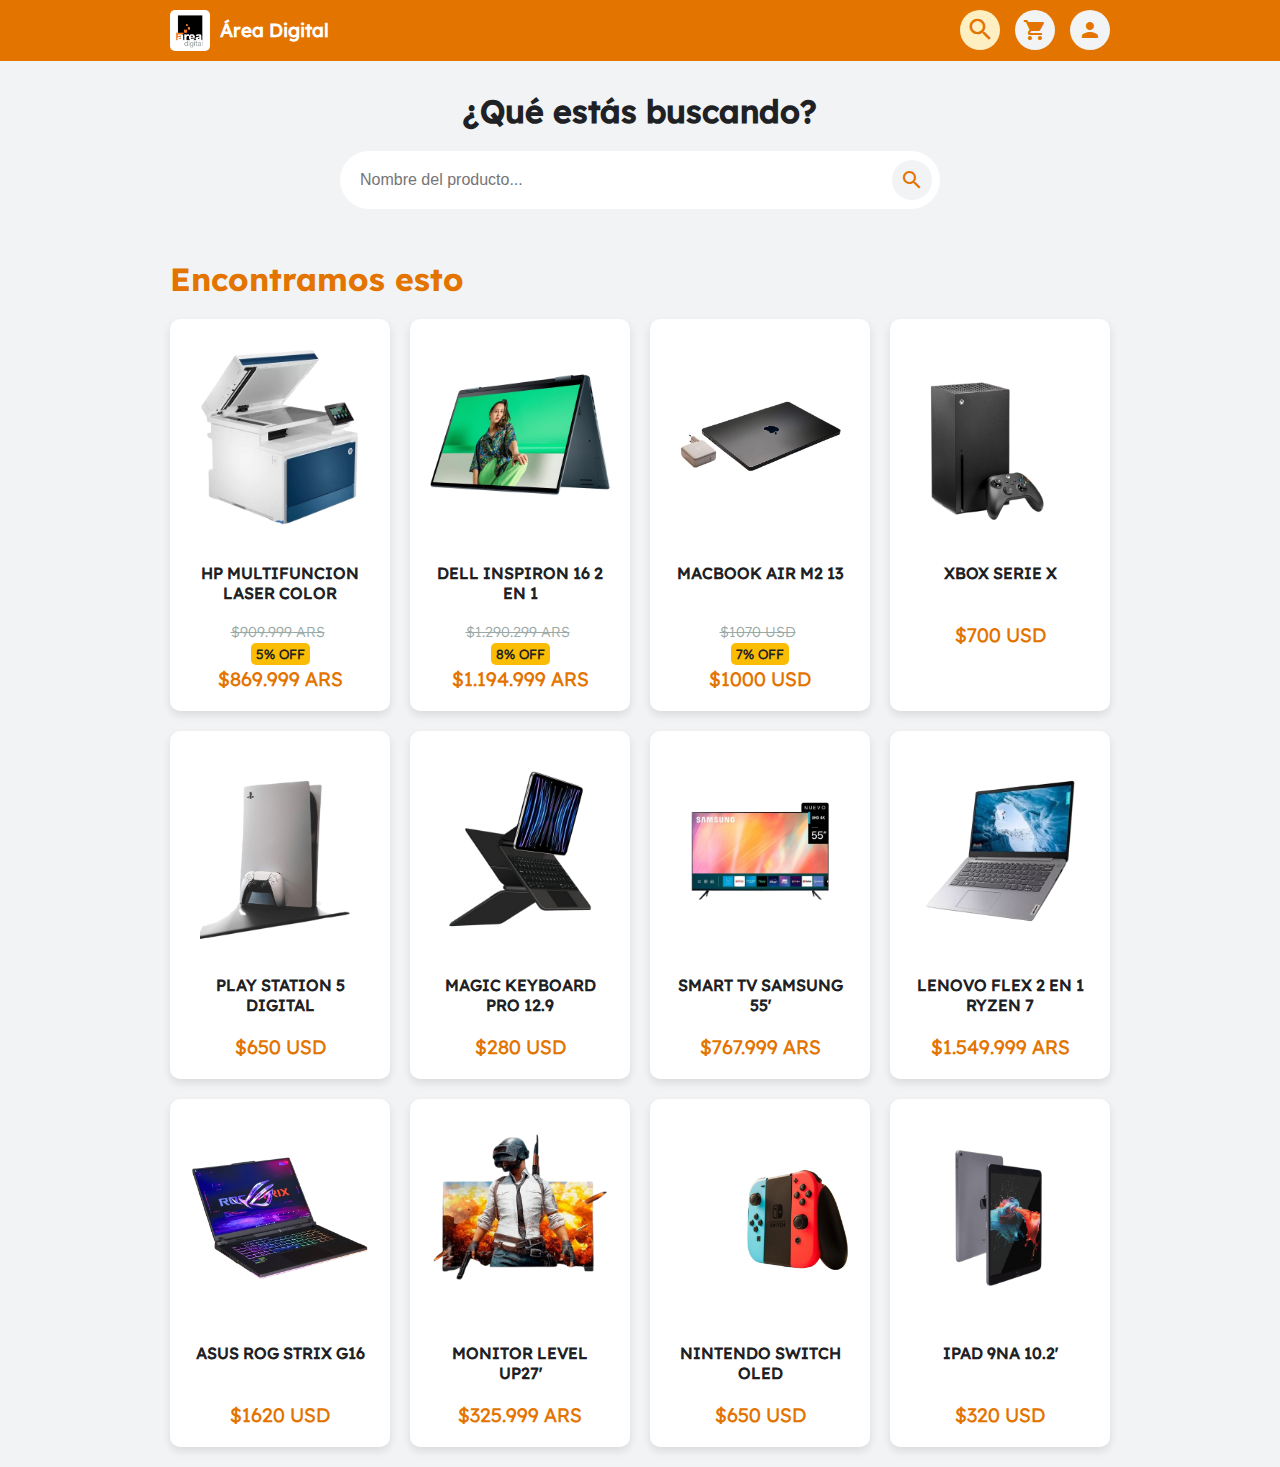
==== Busqueda.html @ 83f50aea "CommitPrueba" ====
<!DOCTYPE html>
<html lang="es">
<head>
    <meta charset="UTF-8">
    <meta name="viewport" content="width=device-width, initial-scale=1.0">
    <title>Área Digital - Búsqueda</title>
    <link rel="stylesheet" href="Busqueda.css">
    <!-- Enlace a iconos -->
    <link href="https://fonts.googleapis.com/icon?family=Material+Icons" rel="stylesheet">
</head>
<body>
    <!-- Header -->
    <header class="header">
        <div class="logo">
            <img src="/Imagenes/AreaDigitalLogo.jpg" alt="Logo Área Digital" class="logo-img">
            <h3>Área Digital</h3>
        </div>
        <div class="icons">
            <span class="icon-container icon-container-search-active"><i class="material-icons">search</i></span>
            <span class="icon-container"><i class="material-icons">shopping_cart</i></span>
            <span class="icon-container"><i class="material-icons">person</i></span>
        </div>        
    </header>

    <!-- Panel de búsqueda -->
    <div class="search-section">
        <h2>¿Qué estás buscando?</h2>
        <div class="search-container">
            <input type="text" placeholder="Nombre del producto...">
            <button><span class="icon-container"> <i class="material-icons">search</i></span></button>
        </div>
    </div>
    <!-- Contenido de búsqueda -->
    <main class="main-content">
        <h1>Encontramos esto</h1>
        <div class="product-grid">
            <!-- Cada producto será un "card" -->
        </div>
    </main>
</body>
<!-- Vinculación del archivo JavaScript -->
<script src="Productos.js"></script>
<script src="Busqueda.js"></script>

</html>
---- Busqueda.css ----
/* F U E N T E S */

@font-face {
    font-family: LexendDeca_Bold;
    src: url(/Elementos/LexendDeca/LexendDeca-Bold.ttf)
}

@font-face {
    font-family: LexendDeca_Medium;
    src: url(/Elementos/LexendDeca/LexendDeca-Medium.ttf)
}

@font-face {
    font-family: LexendDeca_Regular;
    src: url(/Elementos/LexendDeca/LexendDeca-Regular.ttf)
}


@font-face {
    font-family: LexendDeca_Light;
    src: url(/Elementos/LexendDeca/LexendDeca-Light.ttf)
}

/* E S T I L O S - D E L - T E X T O */
h1{
    color: #E37400;
    font-family: LexendDeca_Bold;
    margin-bottom: 20px;
}

h2{
    color: #FBBC04;
    font-family: LexendDeca_Medium;
    text-align: auto;
}

h3{
    color: #E37400;
    font-family: LexendDeca_Regular;
    text-align: auto;
}

h5{
  color: #202124;
  font-family: LexendDeca_Light;
  text-align: auto;
}

p {
    color: #202124;
    font-family: LexendDeca_Light;
}

/* Reset CSS */
* {
    margin: 0;
    padding: 0;
    box-sizing: border-box;
}
body {
    background-color:#F1F3F4;
}
/* Header */
.header {
    display: flex;
    justify-content: space-between;
    align-items: center;
    padding: 10px 20px;
    background-color: #E37400;
    color: #F1F3F4;
}

/* Estilos para el logo */
.logo {
    display: flex;
    align-items: center;
    text-align: center;
    color: #202124;
    margin: 0 0 0 150px;
}

.logo-img {
    width: 40px;
    height: auto;
    margin-right: 10px;
    border-radius: 5px;
}

.logo h3{
    margin-bottom: 0px;
    color: white;
}

/* Estilos para los íconos */
.icons {
    display: flex;
    gap: 15px; /* Espacio entre íconos */
    margin: 0 150px 0 0;
}

.icon-container {
    display: flex;
    align-items: center;
    justify-content: center;
    width: 40px; /* Ancho del círculo */
    height: 40px; /* Alto del círculo */
    background-color: #F1F3F4; /* Fondo amarillo claro */
    border-radius: 50%; /* Para que sea un círculo */
    transition: background-color 0.3s ease;
}

.icon-container i {
    color: #E37400; /* Color del ícono */
    font-size: 1.5rem; /* Tamaño del ícono */
    transition: transform 0.2s ease;
}

.icon-container:hover {
    background-color: #FEEFC3; /* Cambia el color del fondo al pasar el mouse */
}

.icon-container:hover i {
    transform: scale(1.2); /* Escala el ícono ligeramente al pasar el mouse */
}

.icon-container-search-active {
    background-color: #FEEFC3; /* Cambia al color del hover */
}

.icon-container-search-active i {
    transform: scale(1.2); /* Escala el ícono ligeramente */
}


/* Panel de búsqueda */

.search-section h2 {
    font-size: 2rem;
    color: #202124;
    margin-bottom: 20px;
}

.search-section {
    display: flex;
    flex-direction: column;
    align-items: center;
    justify-content: center;
    margin: 30px 0;
    text-align: center;
}

.search-container {
    display: flex;
    align-items: center;
    width: 100%;
    max-width: 600px;
    padding: 8px;
    background-color: white;
    border-radius: 30px; /* Bordes redondeados */
}

.search-container input {
    padding: 12px;
    font-size: 1rem;
    border: none;
    border-radius: 30px 0 0 30px; /* Cambiado para tener bordes más redondos */
    outline: none;
    width: 100%;
    background-color: white;
}

.search-container button {
    border: none;
    cursor: pointer;
    background-color: white;
}


/* Main Content */
.main-content {
    padding: 20px;
    background-color: #F1F3F4;
    margin: 0px 150px 0px 150px;
}

.main-content h2 {
    color: #E37400;
    margin-bottom: 20px;
}

.product-grid {
    display: grid;
    grid-template-columns: repeat(auto-fill, minmax(220px, 1fr));
    gap: 20px;
}

.product-card {
    background-color: white;
    padding: 20px;
    border-radius: 10px;
    box-shadow: 0 4px 8px rgba(0, 0, 0, 0.1);
    text-align: center;
    transition: transform 0.2s;
}

.product-card:hover {
    transform: translateY(-5px);
    background-color: #FEEFC3;
}

.product-card img {
    width: 100%;
    height: 200px; /* Ajuste para que todas las imágenes tengan la misma altura */
    object-fit: contain; /* Mantiene la proporción de la imagen dentro del área */
    border-radius: 10px;
    margin-bottom: 10px;
}

.product-card h3 {
    font-size: 1rem;
    margin: 10px 0;
    text-transform: uppercase;
    color: #202124;
    min-height: 50px; /* Para mantener las alturas uniformes */
}

.product-card .price {
    color: #9AA9A6;
    font-size: 0.9rem;
    margin-bottom: 5px;
}

.old-price {
    text-decoration: line-through;
    margin-right: 5px;
}

.discount {
    background-color: #FBBC04;
    color: #202124;
    padding: 3px 5px;
    border-radius: 5px;
}

.final-price {
    color: #E37400;
    font-size: 1.2rem;
    font-weight: bold;
    margin-top: 5px;
}
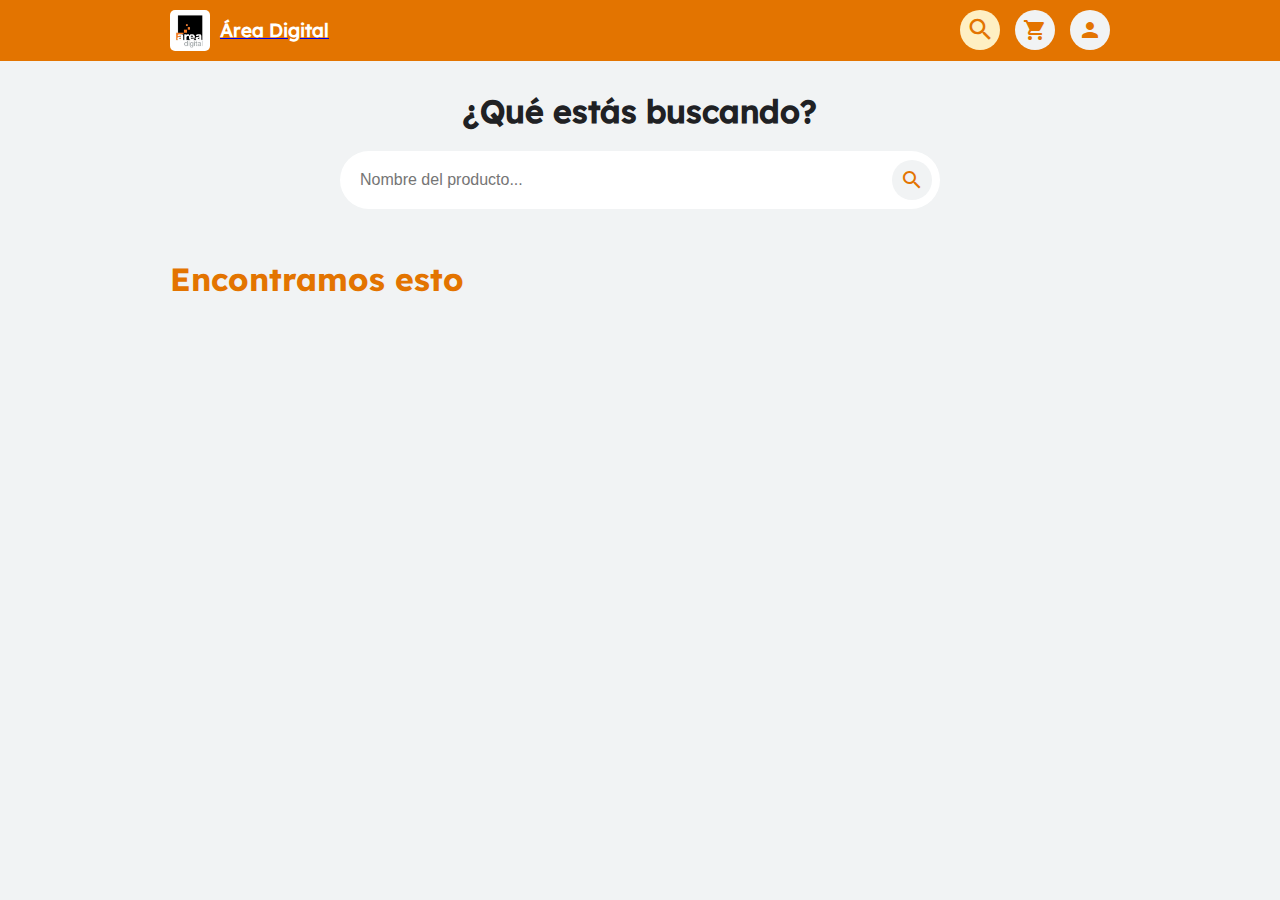
==== commit a264418c: "HomePageV1.0" ====
--- a/Busqueda.html
+++ b/Busqueda.html
@@ -11,10 +11,10 @@
 <body>
     <!-- Header -->
     <header class="header">
-        <div class="logo">
+        <a href="HomePage.html"><div class="logo">
             <img src="/Imagenes/AreaDigitalLogo.jpg" alt="Logo Área Digital" class="logo-img">
             <h3>Área Digital</h3>
-        </div>
+        </div></a>
         <div class="icons">
             <span class="icon-container icon-container-search-active"><i class="material-icons">search</i></span>
             <span class="icon-container"><i class="material-icons">shopping_cart</i></span>
@@ -37,9 +37,6 @@
             <!-- Cada producto será un "card" -->
         </div>
     </main>
+    <script type="module" src="Busqueda.js"></script>
 </body>
-<!-- Vinculación del archivo JavaScript -->
-<script src="Productos.js"></script>
-<script src="Busqueda.js"></script>
-
 </html>
--- a/Busqueda.css
+++ b/Busqueda.css
@@ -218,33 +218,42 @@
 
 .product-card h3 {
     font-size: 1rem;
-    margin: 10px 0;
+    margin: 0 0;
     text-transform: uppercase;
     color: #202124;
-    min-height: 50px; /* Para mantener las alturas uniformes */
+
 }
 
 .product-card .price {
-    color: #9AA9A6;
-    font-size: 0.9rem;
-    margin-bottom: 5px;
+    display: flex; 
+    align-items: center; 
+    gap: 8px; 
+    margin: 10px 0; 
 }
 
 .old-price {
     text-decoration: line-through;
-    margin-right: 5px;
+    display: block;
+    margin: 0 1px 0 auto;
+    margin: 0 0 0 600px 0; /* Espaciado alrededor */
+    color: #9AA9A6;
 }
 
 .discount {
     background-color: #FBBC04;
-    color: #202124;
-    padding: 3px 5px;
+    display: block;
+    margin: 0 auto 0 1px;
+    color: #202124;
+    padding: 3px 8px;
     border-radius: 5px;
+    font-size: 0.8rem;
+    font-weight: bold;
+    display: flex;
 }
 
 .final-price {
     color: #E37400;
     font-size: 1.2rem;
     font-weight: bold;
-    margin-top: 5px;
-}
+    margin: 10px 0 5px 0;
+}
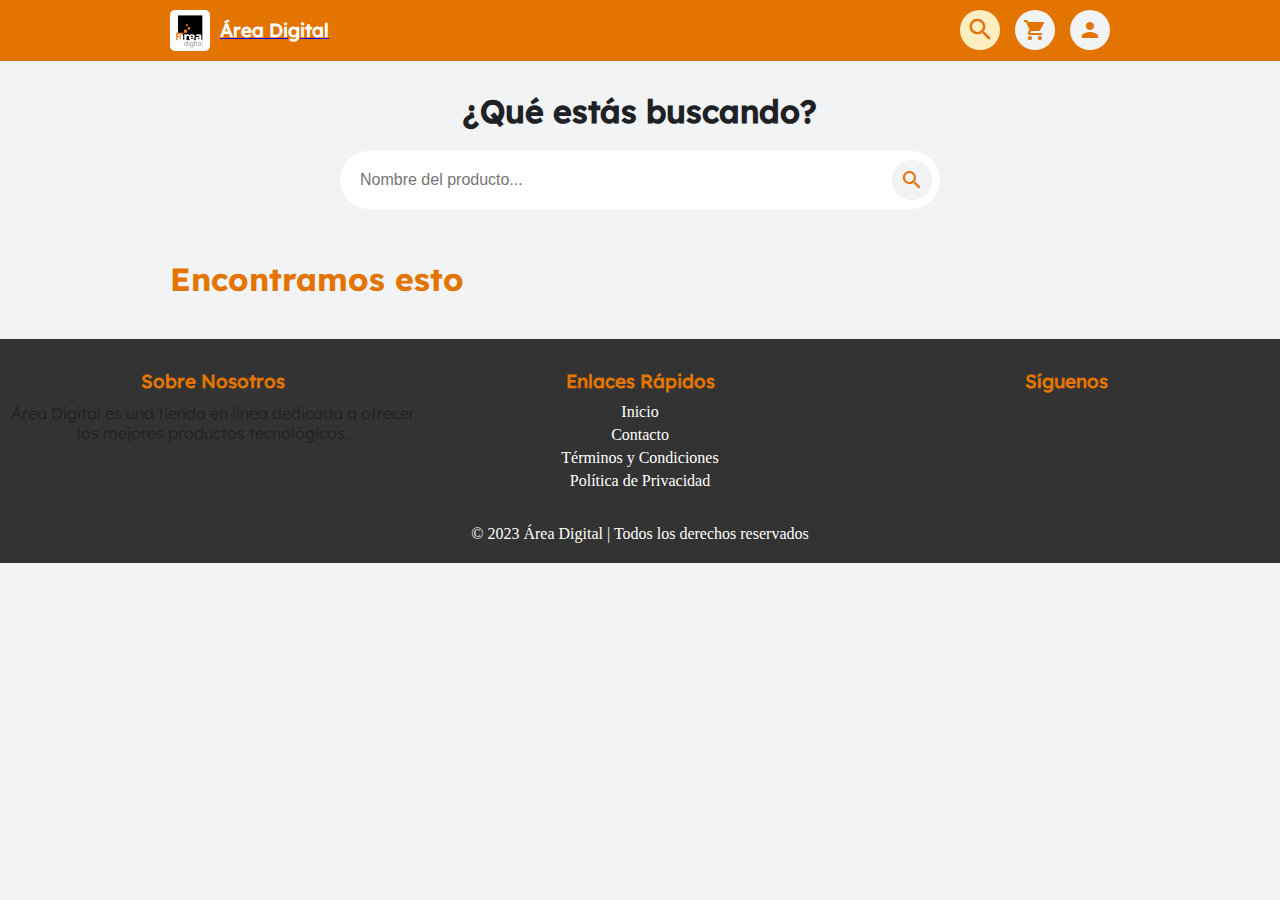
==== commit 715e2cd8: "BusquedaPageV1.2" ====
--- a/Busqueda.html
+++ b/Busqueda.html
@@ -37,6 +37,34 @@
             <!-- Cada producto será un "card" -->
         </div>
     </main>
+<!-- Footer -->
+<footer class="footer">
+    <div class="footer-content">
+        <div class="footer-section about">
+            <h3>Sobre Nosotros</h3>
+            <p>Área Digital es una tienda en línea dedicada a ofrecer los mejores productos tecnológicos.</p>
+        </div>
+        <div class="footer-section links">
+            <h3>Enlaces Rápidos</h3>
+            <ul>
+                <li><a href="HomePage.html">Inicio</a></li>
+                <li><a href="Contacto.html">Contacto</a></li>
+                <li><a href="Terminos.html">Términos y Condiciones</a></li>
+                <li><a href="Privacidad.html">Política de Privacidad</a></li>
+            </ul>
+        </div>
+        <div class="footer-section social">
+            <h3>Síguenos</h3>
+            <div class="social-icons">
+                <a href="#"><i class="material-icons">instagram</i></a>
+                <a href="#"><i class="material-icons">whatsapp</i></a>
+            </div>
+        </div>
+    </div>
+    <div class="footer-bottom">
+        &copy; 2023 Área Digital | Todos los derechos reservados
+    </div>
+</footer>    
     <script type="module" src="Busqueda.js"></script>
 </body>
 </html>
--- a/Busqueda.css
+++ b/Busqueda.css
@@ -257,3 +257,51 @@
     font-weight: bold;
     margin: 10px 0 5px 0;
 }
+
+/* ACA EMPIEZA EL FOOTER */
+.footer {
+    background-color: #333;
+    color: #fff;
+    padding: 20px 0;
+    text-align: center;
+}
+
+.footer-content {
+    display: flex;
+    justify-content: space-around;
+    flex-wrap: wrap;
+}
+
+.footer-section {
+    flex: 1;
+    margin: 10px;
+}
+
+.footer-section h3 {
+    margin-bottom: 10px;
+}
+
+.footer-section ul {
+    list-style: none;
+    padding: 0;
+}
+
+.footer-section ul li {
+    margin: 5px 0;
+}
+
+.footer-section ul li a {
+    color: #fff;
+    text-decoration: none;
+}
+
+.footer-section .social-icons a {
+    margin: 0 10px;
+    color: #fff;
+    text-decoration: none;
+}
+
+.footer-bottom {
+    margin-top: 20px;
+}
+/* ACA TERMINA */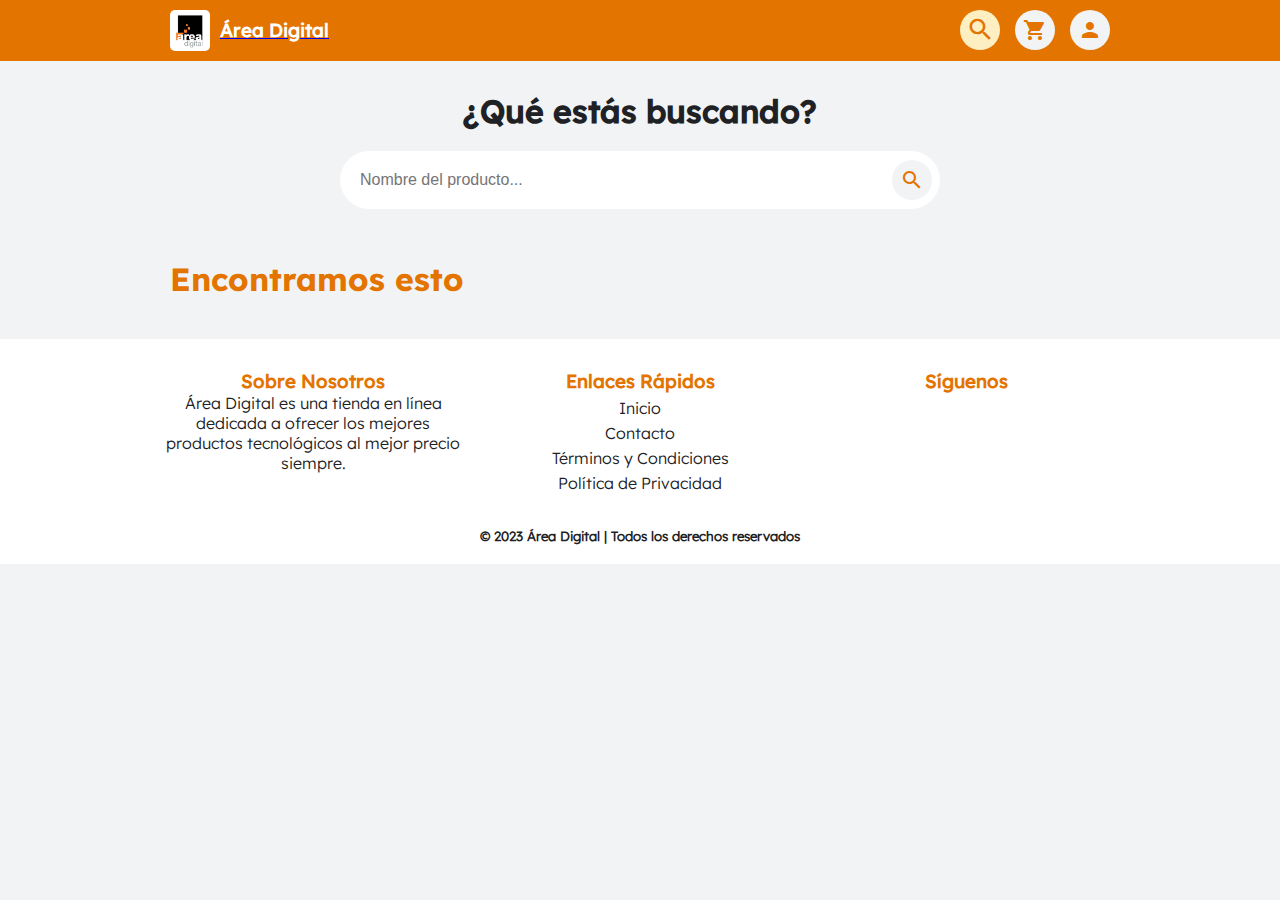
==== commit f8c17a09: "HomePageV1.4" ====
--- a/Busqueda.html
+++ b/Busqueda.html
@@ -5,6 +5,7 @@
     <meta name="viewport" content="width=device-width, initial-scale=1.0">
     <title>Área Digital - Búsqueda</title>
     <link rel="stylesheet" href="Busqueda.css">
+    <link rel="stylesheet" href="AreaDigitalStructure.css">
     <!-- Enlace a iconos -->
     <link href="https://fonts.googleapis.com/icon?family=Material+Icons" rel="stylesheet">
 </head>
@@ -37,34 +38,33 @@
             <!-- Cada producto será un "card" -->
         </div>
     </main>
-<!-- Footer -->
-<footer class="footer">
-    <div class="footer-content">
-        <div class="footer-section about">
-            <h3>Sobre Nosotros</h3>
-            <p>Área Digital es una tienda en línea dedicada a ofrecer los mejores productos tecnológicos.</p>
-        </div>
-        <div class="footer-section links">
-            <h3>Enlaces Rápidos</h3>
-            <ul>
-                <li><a href="HomePage.html">Inicio</a></li>
-                <li><a href="Contacto.html">Contacto</a></li>
-                <li><a href="Terminos.html">Términos y Condiciones</a></li>
-                <li><a href="Privacidad.html">Política de Privacidad</a></li>
-            </ul>
-        </div>
-        <div class="footer-section social">
-            <h3>Síguenos</h3>
-            <div class="social-icons">
-                <a href="#"><i class="material-icons">instagram</i></a>
-                <a href="#"><i class="material-icons">whatsapp</i></a>
+    <footer class="footer">
+        <div class="footer-content">
+            <div class="footer-section about">
+                <h3>Sobre Nosotros</h3>
+                <p>Área Digital es una tienda en línea dedicada a ofrecer los mejores productos tecnológicos al mejor precio siempre.</p>
+            </div>
+            <div class="footer-section links">
+                <h3>Enlaces Rápidos</h3>
+                <ul>
+                    <li><a href="HomePage.html">Inicio</a></li>
+                    <li><a href="Contacto.html">Contacto</a></li>
+                    <li><a href="Terminos.html">Términos y Condiciones</a></li>
+                    <li><a href="Privacidad.html">Política de Privacidad</a></li>
+                </ul>
+            </div>
+            <div class="footer-section social">
+                <h3>Síguenos</h3>
+                <div class="social-icons">
+                    <a href="#"><i class="material-icons">instagram</i></a>
+                    <a href="#"><i class="material-icons">whatsapp</i></a>
+                </div>
             </div>
         </div>
-    </div>
-    <div class="footer-bottom">
-        &copy; 2023 Área Digital | Todos los derechos reservados
-    </div>
-</footer>    
+        <div class="footer-bottom">
+            <h5>&copy; 2023 Área Digital | Todos los derechos reservados</h5>
+        </div>
+    </footer>    
     <script type="module" src="Busqueda.js"></script>
 </body>
 </html>
--- a/Busqueda.css
+++ b/Busqueda.css
@@ -1,139 +1,3 @@
-/* F U E N T E S */
-
-@font-face {
-    font-family: LexendDeca_Bold;
-    src: url(/Elementos/LexendDeca/LexendDeca-Bold.ttf)
-}
-
-@font-face {
-    font-family: LexendDeca_Medium;
-    src: url(/Elementos/LexendDeca/LexendDeca-Medium.ttf)
-}
-
-@font-face {
-    font-family: LexendDeca_Regular;
-    src: url(/Elementos/LexendDeca/LexendDeca-Regular.ttf)
-}
-
-
-@font-face {
-    font-family: LexendDeca_Light;
-    src: url(/Elementos/LexendDeca/LexendDeca-Light.ttf)
-}
-
-/* E S T I L O S - D E L - T E X T O */
-h1{
-    color: #E37400;
-    font-family: LexendDeca_Bold;
-    margin-bottom: 20px;
-}
-
-h2{
-    color: #FBBC04;
-    font-family: LexendDeca_Medium;
-    text-align: auto;
-}
-
-h3{
-    color: #E37400;
-    font-family: LexendDeca_Regular;
-    text-align: auto;
-}
-
-h5{
-  color: #202124;
-  font-family: LexendDeca_Light;
-  text-align: auto;
-}
-
-p {
-    color: #202124;
-    font-family: LexendDeca_Light;
-}
-
-/* Reset CSS */
-* {
-    margin: 0;
-    padding: 0;
-    box-sizing: border-box;
-}
-body {
-    background-color:#F1F3F4;
-}
-/* Header */
-.header {
-    display: flex;
-    justify-content: space-between;
-    align-items: center;
-    padding: 10px 20px;
-    background-color: #E37400;
-    color: #F1F3F4;
-}
-
-/* Estilos para el logo */
-.logo {
-    display: flex;
-    align-items: center;
-    text-align: center;
-    color: #202124;
-    margin: 0 0 0 150px;
-}
-
-.logo-img {
-    width: 40px;
-    height: auto;
-    margin-right: 10px;
-    border-radius: 5px;
-}
-
-.logo h3{
-    margin-bottom: 0px;
-    color: white;
-}
-
-/* Estilos para los íconos */
-.icons {
-    display: flex;
-    gap: 15px; /* Espacio entre íconos */
-    margin: 0 150px 0 0;
-}
-
-.icon-container {
-    display: flex;
-    align-items: center;
-    justify-content: center;
-    width: 40px; /* Ancho del círculo */
-    height: 40px; /* Alto del círculo */
-    background-color: #F1F3F4; /* Fondo amarillo claro */
-    border-radius: 50%; /* Para que sea un círculo */
-    transition: background-color 0.3s ease;
-}
-
-.icon-container i {
-    color: #E37400; /* Color del ícono */
-    font-size: 1.5rem; /* Tamaño del ícono */
-    transition: transform 0.2s ease;
-}
-
-.icon-container:hover {
-    background-color: #FEEFC3; /* Cambia el color del fondo al pasar el mouse */
-}
-
-.icon-container:hover i {
-    transform: scale(1.2); /* Escala el ícono ligeramente al pasar el mouse */
-}
-
-.icon-container-search-active {
-    background-color: #FEEFC3; /* Cambia al color del hover */
-}
-
-.icon-container-search-active i {
-    transform: scale(1.2); /* Escala el ícono ligeramente */
-}
-
-
-/* Panel de búsqueda */
-
 .search-section h2 {
     font-size: 2rem;
     color: #202124;
@@ -259,49 +123,5 @@
 }
 
 /* ACA EMPIEZA EL FOOTER */
-.footer {
-    background-color: #333;
-    color: #fff;
-    padding: 20px 0;
-    text-align: center;
-}
 
-.footer-content {
-    display: flex;
-    justify-content: space-around;
-    flex-wrap: wrap;
-}
-
-.footer-section {
-    flex: 1;
-    margin: 10px;
-}
-
-.footer-section h3 {
-    margin-bottom: 10px;
-}
-
-.footer-section ul {
-    list-style: none;
-    padding: 0;
-}
-
-.footer-section ul li {
-    margin: 5px 0;
-}
-
-.footer-section ul li a {
-    color: #fff;
-    text-decoration: none;
-}
-
-.footer-section .social-icons a {
-    margin: 0 10px;
-    color: #fff;
-    text-decoration: none;
-}
-
-.footer-bottom {
-    margin-top: 20px;
-}
 /* ACA TERMINA */--- a/AreaDigitalStructure.css
+++ b/AreaDigitalStructure.css
@@ -0,0 +1,193 @@
+/* F O N T S */
+    @font-face {
+        font-family: LexendDeca_Bold;
+        src: url(/Elementos/LexendDeca/LexendDeca-Bold.ttf)
+    }
+
+    @font-face {
+        font-family: LexendDeca_Medium;
+        src: url(/Elementos/LexendDeca/LexendDeca-Medium.ttf)
+    }
+
+    @font-face {
+        font-family: LexendDeca_Regular;
+        src: url(/Elementos/LexendDeca/LexendDeca-Regular.ttf)
+    }
+
+
+    @font-face {
+        font-family: LexendDeca_Light;
+        src: url(/Elementos/LexendDeca/LexendDeca-Light.ttf)
+    }
+
+    h1{
+        color: #E37400;
+        font-family: LexendDeca_Bold;
+        margin-bottom: 20px;
+    }
+    
+    h2{
+        color: #FBBC04;
+        font-family: LexendDeca_Medium;
+        text-align: auto;
+    }
+    
+    h3{
+        color: #E37400;
+        font-family: LexendDeca_Regular;
+        text-align: auto;
+    }
+    
+    h5{
+      color: #202124;
+      font-family: LexendDeca_Light;
+      text-align: auto;
+    }
+    
+    p {
+        color: #202124;
+        font-family: LexendDeca_Light;
+    }
+
+/* M A I N */
+    * {
+        margin: 0;
+        padding: 0;
+        box-sizing: border-box;
+    }
+    body {
+        background-color:#F1F3F4;
+    }
+
+    .main-content {
+        padding: 20px;
+        background-color: #F1F3F4;
+        margin: 0px 150px 0px 150px;
+    }
+
+/* N A V B A R */
+    .header {
+        display: flex;
+        justify-content: space-between;
+        align-items: center;
+        padding: 10px 20px;
+        background-color: #E37400;
+        color: #F1F3F4;
+    }
+
+    /* Estilos para el logo */
+    .logo {
+        display: flex;
+        align-items: center;
+        text-align: center;
+        color: #202124;
+        margin: 0 0 0 150px;
+        position: sticky;
+        top: 0;
+    }
+
+    .logo-img {
+        width: 40px;
+        height: auto;
+        margin-right: 10px;
+        border-radius: 5px;
+    }
+
+    .logo h3{
+        margin-bottom: 0px;
+        color: white;
+    }
+
+    /* Estilos para los íconos */
+    .icons {
+        display: flex;
+        gap: 15px; /* Espacio entre íconos */
+        margin: 0 150px 0 0;
+    }
+
+    .icon-container {
+        display: flex;
+        align-items: center;
+        justify-content: center;
+        width: 40px; /* Ancho del círculo */
+        height: 40px; /* Alto del círculo */
+        background-color: #F1F3F4; /* Fondo amarillo claro */
+        border-radius: 50%; /* Para que sea un círculo */
+        transition: background-color 0.3s ease;
+    }
+
+    .icon-container i {
+        color: #E37400; /* Color del ícono */
+        font-size: 1.5rem; /* Tamaño del ícono */
+        transition: transform 0.2s ease;
+    }
+
+    .icon-container:hover {
+        background-color: #FEEFC3; /* Cambia el color del fondo al pasar el mouse */
+    }
+
+    .icon-container:hover i {
+        transform: scale(1.2); /* Escala el ícono ligeramente al pasar el mouse */
+    }
+
+    .icon-container-search-active {
+        background-color: #FEEFC3; /* Cambia al color del hover */
+    }
+
+    .icon-container-search-active i {
+        transform: scale(1.2); /* Escala el ícono ligeramente */
+    }
+
+/* F O O T E R */
+    .footer {
+        background-color: white;
+        color: #E37400;
+        padding: 20px 0;
+        text-align: center;
+    }
+
+    .footer-content {
+        margin: 0 150px 0 150px;
+        display: flex;
+        justify-content: space-around;
+        flex-wrap: wrap;
+    }
+
+    .footer-section {
+        flex: 1;
+        margin: 10px;
+    }
+
+    .footer-section h2 {
+        margin-bottom: 10px;
+        color: #E37400;
+    }
+
+    .footer-section ul {
+        list-style: none;
+        padding: 0;
+    }
+
+    .footer-section ul li {
+        margin: 5px 0;
+    }
+
+    .footer-section ul li a {
+        color: #202124;
+        font-family: LexendDeca_Light;
+        text-decoration: none;
+    }
+
+    .footer-section .social-icons a {
+        margin: 0 10px;
+        color: #202124;
+        font-family: LexendDeca_Light;
+        text-decoration: none;
+    }
+
+    .footer-bottom {
+        margin-top: 20px;
+        color: #202124;
+        font-family: LexendDeca_Light;
+        text-decoration: none;
+    }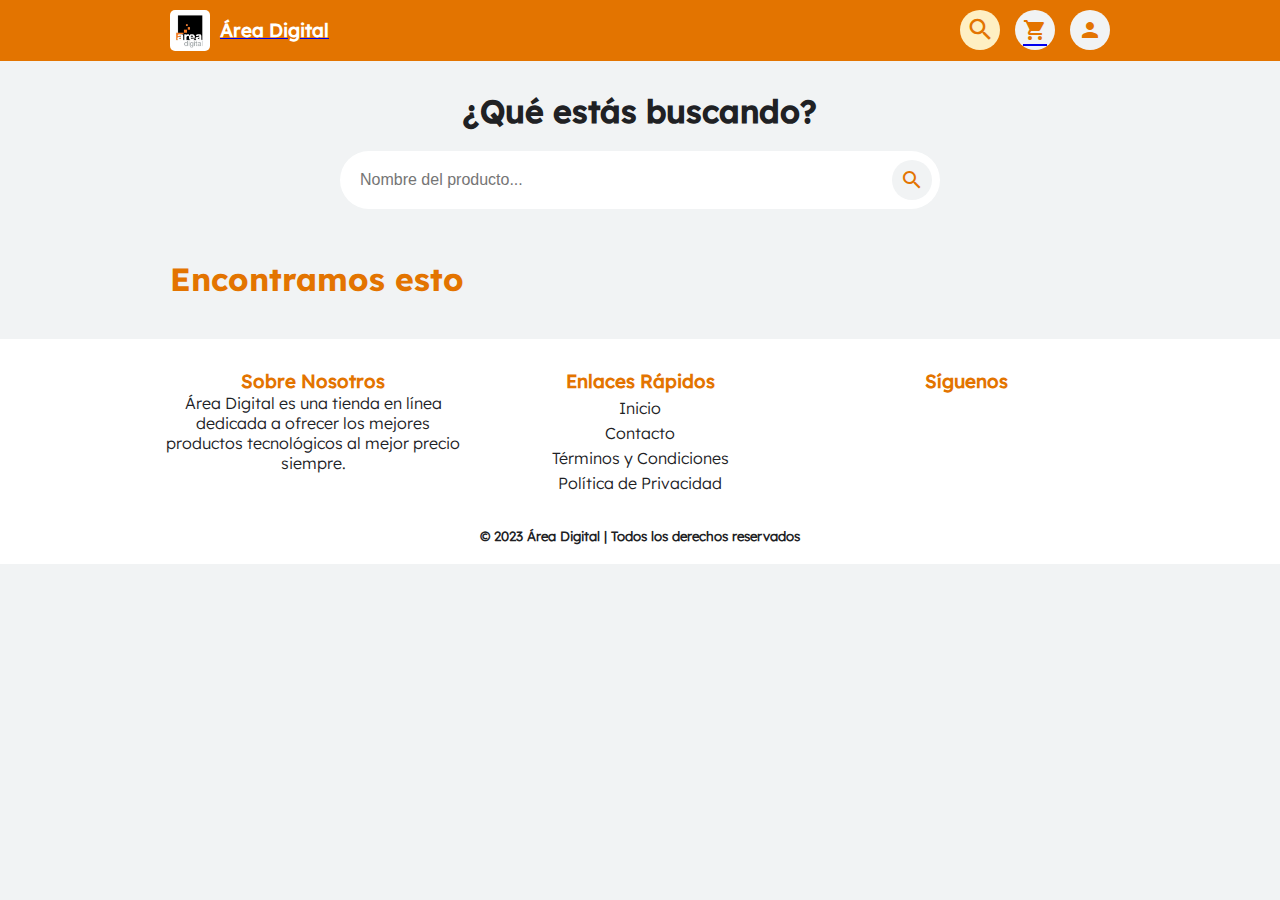
==== commit 79649712: "HomePagev1.7" ====
--- a/Busqueda.html
+++ b/Busqueda.html
@@ -18,7 +18,7 @@
         </div></a>
         <div class="icons">
             <span class="icon-container icon-container-search-active"><i class="material-icons">search</i></span>
-            <span class="icon-container"><i class="material-icons">shopping_cart</i></span>
+            <a href="carrito.html"><span class="icon-container"><i class="material-icons">shopping_cart</i></span></a>
             <span class="icon-container"><i class="material-icons">person</i></span>
         </div>        
     </header>
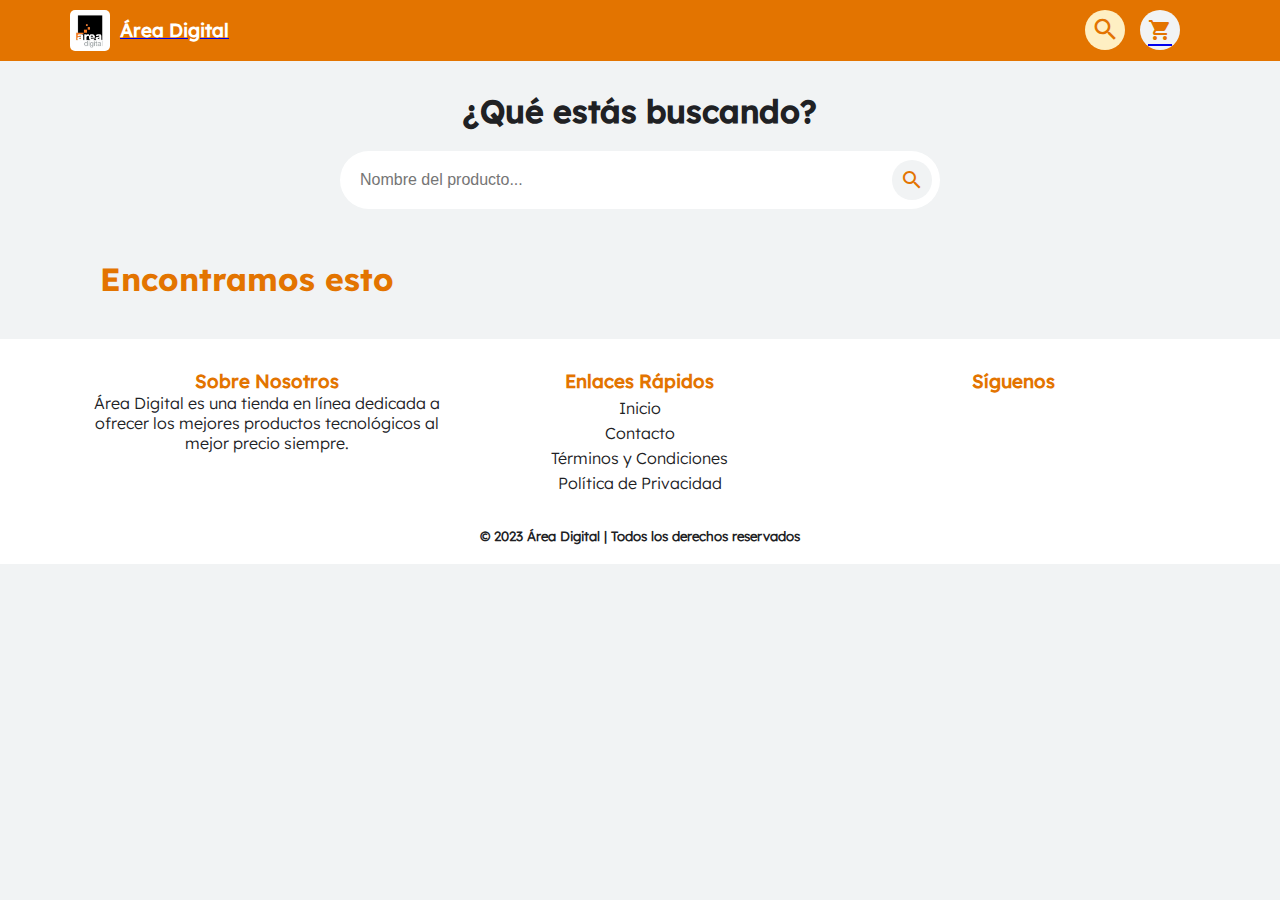
==== commit e629de9c: "HomePageV1.9" ====
--- a/Busqueda.html
+++ b/Busqueda.html
@@ -19,7 +19,6 @@
         <div class="icons">
             <span class="icon-container icon-container-search-active"><i class="material-icons">search</i></span>
             <a href="carrito.html"><span class="icon-container"><i class="material-icons">shopping_cart</i></span></a>
-            <span class="icon-container"><i class="material-icons">person</i></span>
         </div>        
     </header>
 
--- a/AreaDigitalStructure.css
+++ b/AreaDigitalStructure.css
@@ -1,193 +1,240 @@
 /* F O N T S */
-    @font-face {
-        font-family: LexendDeca_Bold;
-        src: url(/Elementos/LexendDeca/LexendDeca-Bold.ttf)
-    }
-
-    @font-face {
-        font-family: LexendDeca_Medium;
-        src: url(/Elementos/LexendDeca/LexendDeca-Medium.ttf)
-    }
-
-    @font-face {
-        font-family: LexendDeca_Regular;
-        src: url(/Elementos/LexendDeca/LexendDeca-Regular.ttf)
-    }
-
-
-    @font-face {
-        font-family: LexendDeca_Light;
-        src: url(/Elementos/LexendDeca/LexendDeca-Light.ttf)
-    }
-
-    h1{
-        color: #E37400;
-        font-family: LexendDeca_Bold;
-        margin-bottom: 20px;
-    }
-    
-    h2{
-        color: #FBBC04;
-        font-family: LexendDeca_Medium;
-        text-align: auto;
-    }
-    
-    h3{
-        color: #E37400;
-        font-family: LexendDeca_Regular;
-        text-align: auto;
-    }
-    
-    h5{
-      color: #202124;
-      font-family: LexendDeca_Light;
-      text-align: auto;
-    }
-    
-    p {
-        color: #202124;
-        font-family: LexendDeca_Light;
-    }
+@font-face {
+    font-family: LexendDeca_Bold;
+    src: url(/Elementos/LexendDeca/LexendDeca-Bold.ttf)
+}
+
+@font-face {
+    font-family: LexendDeca_Medium;
+    src: url(/Elementos/LexendDeca/LexendDeca-Medium.ttf)
+}
+
+@font-face {
+    font-family: LexendDeca_Regular;
+    src: url(/Elementos/LexendDeca/LexendDeca-Regular.ttf)
+}
+
+@font-face {
+    font-family: LexendDeca_Light;
+    src: url(/Elementos/LexendDeca/LexendDeca-Light.ttf)
+}
+
+h1 {
+    color: #E37400;
+    font-family: LexendDeca_Bold;
+    margin-bottom: 20px;
+}
+
+h2 {
+    color: #FBBC04;
+    font-family: LexendDeca_Medium;
+    text-align: auto;
+}
+
+h3 {
+    color: #E37400;
+    font-family: LexendDeca_Regular;
+    text-align: auto;
+}
+
+h5 {
+    color: #202124;
+    font-family: LexendDeca_Light;
+    text-align: auto;
+}
+
+p {
+    color: #202124;
+    font-family: LexendDeca_Light;
+}
 
 /* M A I N */
-    * {
-        margin: 0;
-        padding: 0;
-        box-sizing: border-box;
-    }
-    body {
-        background-color:#F1F3F4;
-    }
-
+* {
+    margin: 0;
+    padding: 0;
+    box-sizing: border-box;
+}
+
+body {
+    background-color: #F1F3F4;
+}
+
+.main-content {
+    padding: 20px;
+    background-color: #F1F3F4;
+    margin: 0 150px;
+}
+
+/* N A V B A R */
+.header {
+    display: flex;
+    justify-content: space-between;
+    align-items: center;
+    padding: 10px 20px;
+    background-color: #E37400;
+    color: #F1F3F4;
+}
+
+.logo {
+    display: flex;
+    align-items: center;
+    text-align: center;
+    color: #202124;
+    margin-left: 150px;
+    position: sticky;
+    top: 0;
+}
+
+.logo-img {
+    width: 40px;
+    height: auto;
+    margin-right: 10px;
+    border-radius: 5px;
+}
+
+.logo h3 {
+    margin-bottom: 0px;
+    color: white;
+}
+
+.icons {
+    display: flex;
+    gap: 15px;
+    margin-right: 150px;
+}
+
+.icon-container {
+    display: flex;
+    align-items: center;
+    justify-content: center;
+    width: 40px;
+    height: 40px;
+    background-color: #F1F3F4;
+    border-radius: 50%;
+    transition: background-color 0.3s ease;
+}
+
+.icon-container i {
+    color: #E37400;
+    font-size: 1.5rem;
+    transition: transform 0.2s ease;
+}
+
+.icon-container:hover {
+    background-color: #FEEFC3;
+}
+
+.icon-container:hover i {
+    transform: scale(1.2);
+}
+
+.icon-container-search-active {
+    background-color: #FEEFC3;
+}
+
+.icon-container-search-active i {
+    transform: scale(1.2);
+}
+
+/* F O O T E R */
+.footer {
+    background-color: white;
+    color: #E37400;
+    padding: 20px 0;
+    text-align: center;
+}
+
+.footer-content {
+    margin: 0 150px;
+    display: flex;
+    justify-content: space-around;
+    flex-wrap: wrap;
+}
+
+.footer-section {
+    flex: 1;
+    margin: 10px;
+}
+
+.footer-section h2 {
+    margin-bottom: 10px;
+    color: #E37400;
+}
+
+.footer-section ul {
+    list-style: none;
+    padding: 0;
+}
+
+.footer-section ul li {
+    margin: 5px 0;
+}
+
+.footer-section ul li a {
+    color: #202124;
+    font-family: LexendDeca_Light;
+    text-decoration: none;
+}
+
+.footer-section .social-icons a {
+    margin: 0 10px;
+    color: #202124;
+    font-family: LexendDeca_Light;
+    text-decoration: none;
+}
+
+.footer-bottom {
+    margin-top: 20px;
+    color: #202124;
+    font-family: LexendDeca_Light;
+    text-decoration: none;
+}
+
+/* Media Queries */
+
+/* Pantallas de tamaño medio (1000px a 1500px) */
+@media screen and (max-width: 1500px) and (min-width: 1000px) {
     .main-content {
-        padding: 20px;
-        background-color: #F1F3F4;
-        margin: 0px 150px 0px 150px;
-    }
-
-/* N A V B A R */
-    .header {
-        display: flex;
-        justify-content: space-between;
-        align-items: center;
-        padding: 10px 20px;
-        background-color: #E37400;
-        color: #F1F3F4;
-    }
-
-    /* Estilos para el logo */
+        margin: 0 80px;
+    }
+
     .logo {
-        display: flex;
-        align-items: center;
+        margin-left: 50px;
+    }
+
+    .icons {
+        margin-right: 80px;
+    }
+
+    .footer-content {
+        margin: 0 80px;
+    }
+}
+
+/* Pantallas pequeñas (menos de 1000px) */
+@media screen and (max-width: 1000px) {
+    .main-content {
+        margin: 0 20px;
+    }
+
+    .logo {
+        margin-left: 20px;
+    }
+
+    .icons {
+        margin-right: 20px;
+    }
+
+    .footer-content {
+        margin: 0 20px;
+    }
+
+    .footer-section {
+        flex: 1 1 100%; /* Hace que las secciones del footer se apilen en una sola columna */
         text-align: center;
-        color: #202124;
-        margin: 0 0 0 150px;
-        position: sticky;
-        top: 0;
-    }
-
-    .logo-img {
-        width: 40px;
-        height: auto;
-        margin-right: 10px;
-        border-radius: 5px;
-    }
-
-    .logo h3{
-        margin-bottom: 0px;
-        color: white;
-    }
-
-    /* Estilos para los íconos */
-    .icons {
-        display: flex;
-        gap: 15px; /* Espacio entre íconos */
-        margin: 0 150px 0 0;
-    }
-
-    .icon-container {
-        display: flex;
-        align-items: center;
-        justify-content: center;
-        width: 40px; /* Ancho del círculo */
-        height: 40px; /* Alto del círculo */
-        background-color: #F1F3F4; /* Fondo amarillo claro */
-        border-radius: 50%; /* Para que sea un círculo */
-        transition: background-color 0.3s ease;
-    }
-
-    .icon-container i {
-        color: #E37400; /* Color del ícono */
-        font-size: 1.5rem; /* Tamaño del ícono */
-        transition: transform 0.2s ease;
-    }
-
-    .icon-container:hover {
-        background-color: #FEEFC3; /* Cambia el color del fondo al pasar el mouse */
-    }
-
-    .icon-container:hover i {
-        transform: scale(1.2); /* Escala el ícono ligeramente al pasar el mouse */
-    }
-
-    .icon-container-search-active {
-        background-color: #FEEFC3; /* Cambia al color del hover */
-    }
-
-    .icon-container-search-active i {
-        transform: scale(1.2); /* Escala el ícono ligeramente */
-    }
-
-/* F O O T E R */
-    .footer {
-        background-color: white;
-        color: #E37400;
-        padding: 20px 0;
-        text-align: center;
-    }
-
-    .footer-content {
-        margin: 0 150px 0 150px;
-        display: flex;
-        justify-content: space-around;
-        flex-wrap: wrap;
-    }
-
-    .footer-section {
-        flex: 1;
-        margin: 10px;
-    }
-
-    .footer-section h2 {
-        margin-bottom: 10px;
-        color: #E37400;
-    }
-
-    .footer-section ul {
-        list-style: none;
-        padding: 0;
-    }
-
-    .footer-section ul li {
-        margin: 5px 0;
-    }
-
-    .footer-section ul li a {
-        color: #202124;
-        font-family: LexendDeca_Light;
-        text-decoration: none;
-    }
-
-    .footer-section .social-icons a {
-        margin: 0 10px;
-        color: #202124;
-        font-family: LexendDeca_Light;
-        text-decoration: none;
     }
 
     .footer-bottom {
-        margin-top: 20px;
-        color: #202124;
-        font-family: LexendDeca_Light;
-        text-decoration: none;
-    }+        font-size: 12px; /* Ajuste del tamaño de fuente */
+    }
+}
